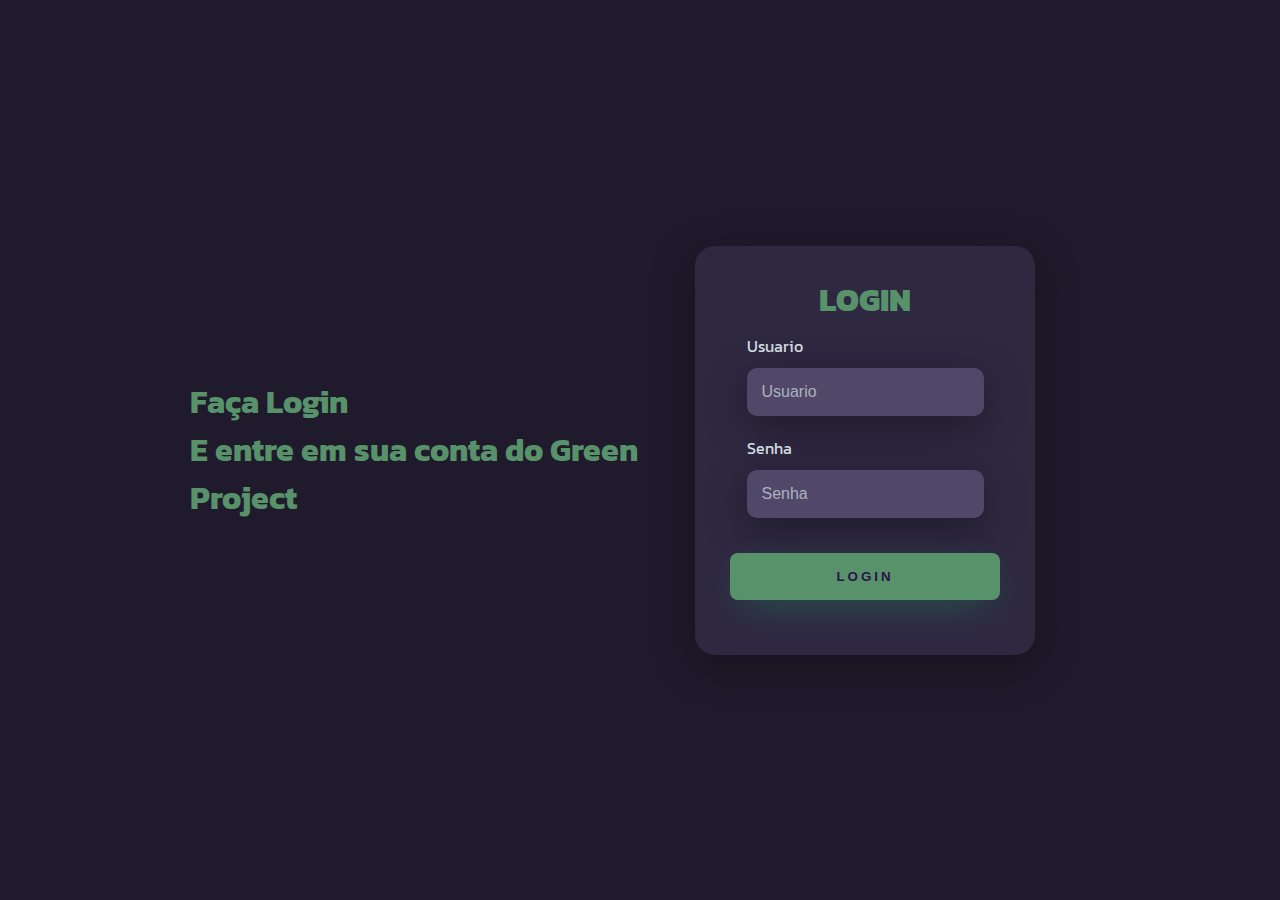
==== Projete_Codigo/Tela_Inicio/TelaInicio.html @ 0108028f "tela inicio" ====
<!DOCTYPE html>
<html lang="en">
<head>
    <meta charset="UTF-8">
    <meta http-equiv="X-UA-Compatible" content="IE=edge">
    <meta name="viewport" content="width=device-width, initial-scale=1.0">
    <link rel="stylesheet" href="style.css">
    <title>Tela Inicio</title>
</head>
<body>
    <div class="main-login">
        <div class="left-login">
        <h1>Faça Login<br> E entre em sua conta do Green Project</h1>
    </div>

    <div class="right-login">
        <div class=" card-login">
            <h1>LOGIN</h1>
            <div class="textfield">
                <label for="usuario">Usuario</label>
                <input type="text" name="usuario" placeholder="Usuario">
            </div>
            <div class="textfield">
                <label for="senha">Senha</label>
                <input type="password" name="senha" placeholder="Senha">
            </div>
            <button class="btn-login">Login</button>
        </div>
    </div>

</body>
</html>
---- Projete_Codigo/Tela_Inicio/style.css ----
@import url('https://fonts.googleapis.com/css2?family=Kanit:ital,wght@1,300&display=swap');
body{
    margin: 0;
    font-family: 'Kanit';
}
.main-login{
    width: 100vw;
    height: 100vh;
    background: #201b2c;
    display: flex;
    justify-content: center;
    align-items: center;
}
.left-login{
    width: 50vh;
    height: 100vh;
    display: flex;
    justify-content: center;
    align-items: center;
    flex-direction: column;
}
.left-login > h1 {
    color: #58926a;
}
.right-login{
    width: 50vh;
    height: 100vh;
    display: flex;
    justify-content: center;
    align-items: center;
    flex-direction: column;
}
.card-login{
    width: 60%;
    display: flex;
    justify-content: center;
    align-items: center;
    flex-direction: column;
    padding: 30px 35px;
    background: #2f2841;
    border-radius: 20px;
    box-shadow: 0px 10px 40px #00000056;
}
.card-login > h1 {
    color: #58926a;
    font-weight: 800;
    margin: 0 ;
}
.textfield{
    display: flex;
    flex-direction: column;
    align-items: flex-start;
    justify-content: center;
    margin: 10px 0px;
}
.textfield > input {
    width: 100%;
    border: none;
    border-radius: 10px;
    padding: 15px;
    background: #514869;
    font-size: 12pt;
    box-shadow: 0px 10px 40px #00000056;
    outline: none;
    box-sizing: border-box;
}
.textfield > label{
    color: #f0ffffde;
    margin-bottom: 10px;
}
.textfield > input::placeholder{
    color: #f0ffff94;
}
.btn-login{
    width: 100%;
    padding: 16px 0px;
    margin: 25px;
    border: none;
    border-radius: 8px;
    outline: none;
    text-transform: uppercase;
    font-weight: 800;
    letter-spacing: 3px;
    color: #2b134b;
    background:#58926a;
    cursor: pointer;
    box-shadow: 0px 10px 40px -12px #00ff8052;
}
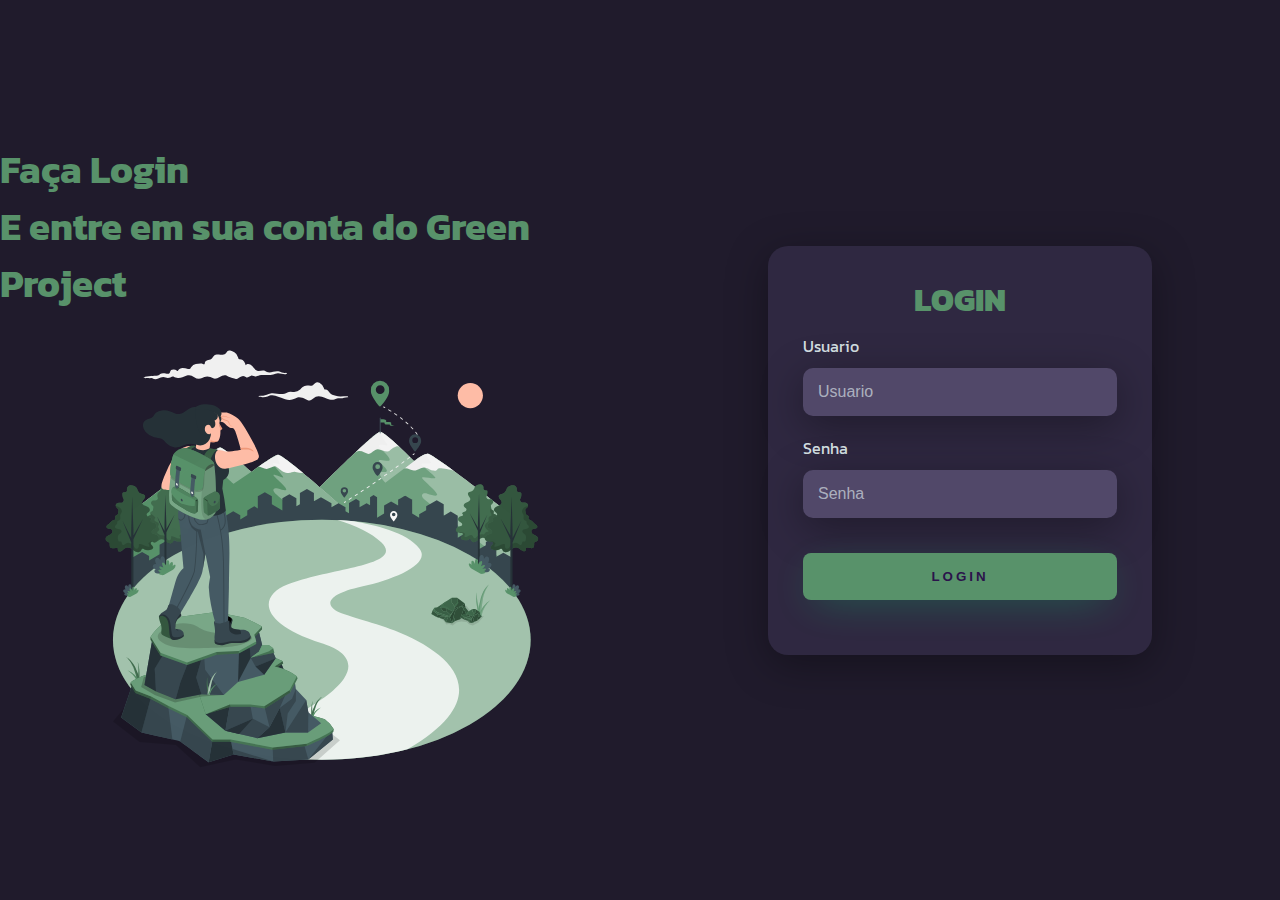
==== commit 7c501fa9: "tela login sem funcionalidade" ====
--- a/Projete_Codigo/Tela_Inicio/TelaInicio.html
+++ b/Projete_Codigo/Tela_Inicio/TelaInicio.html
@@ -11,6 +11,7 @@
     <div class="main-login">
         <div class="left-login">
         <h1>Faça Login<br> E entre em sua conta do Green Project</h1>
+        <img src="ImagemProjete.svg" class="left-imagem" alt="Imagem Projete">
     </div>
 
     <div class="right-login">
--- a/Projete_Codigo/Tela_Inicio/style.css
+++ b/Projete_Codigo/Tela_Inicio/style.css
@@ -3,6 +3,12 @@
     margin: 0;
     font-family: 'Kanit';
 }
+
+body * {
+    box-sizing: border-box;
+}
+
+
 .main-login{
     width: 100vw;
     height: 100vh;
@@ -12,7 +18,7 @@
     align-items: center;
 }
 .left-login{
-    width: 50vh;
+    width: 50vw;
     height: 100vh;
     display: flex;
     justify-content: center;
@@ -20,10 +26,15 @@
     flex-direction: column;
 }
 .left-login > h1 {
+    font-size: 3vw;
     color: #58926a;
 }
+.left-imagem{
+    width: 35vw;
+}
+
 .right-login{
-    width: 50vh;
+    width: 50vw;
     height: 100vh;
     display: flex;
     justify-content: center;
@@ -47,6 +58,7 @@
     margin: 0 ;
 }
 .textfield{
+    width: 100%;
     display: flex;
     flex-direction: column;
     align-items: flex-start;
@@ -85,4 +97,34 @@
     background:#58926a;
     cursor: pointer;
     box-shadow: 0px 10px 40px -12px #00ff8052;
-}+}
+
+@media only screen and (max-winth: 950px){
+.card-login{
+    width: 85%;
+}
+}
+
+
+@media only screen and (max-winth: 600px){
+.main-login{
+    flex-direction: column;
+}
+.left-login > h1{
+    display: none;
+}
+.left-login{
+    width: 100%;
+    height: auto;
+}
+.right-login{
+    width: 100%;
+    height: auto;
+}
+.left-imagem{
+    width: 50vw;
+}
+.card-login{
+    width: 90%;
+}
+}
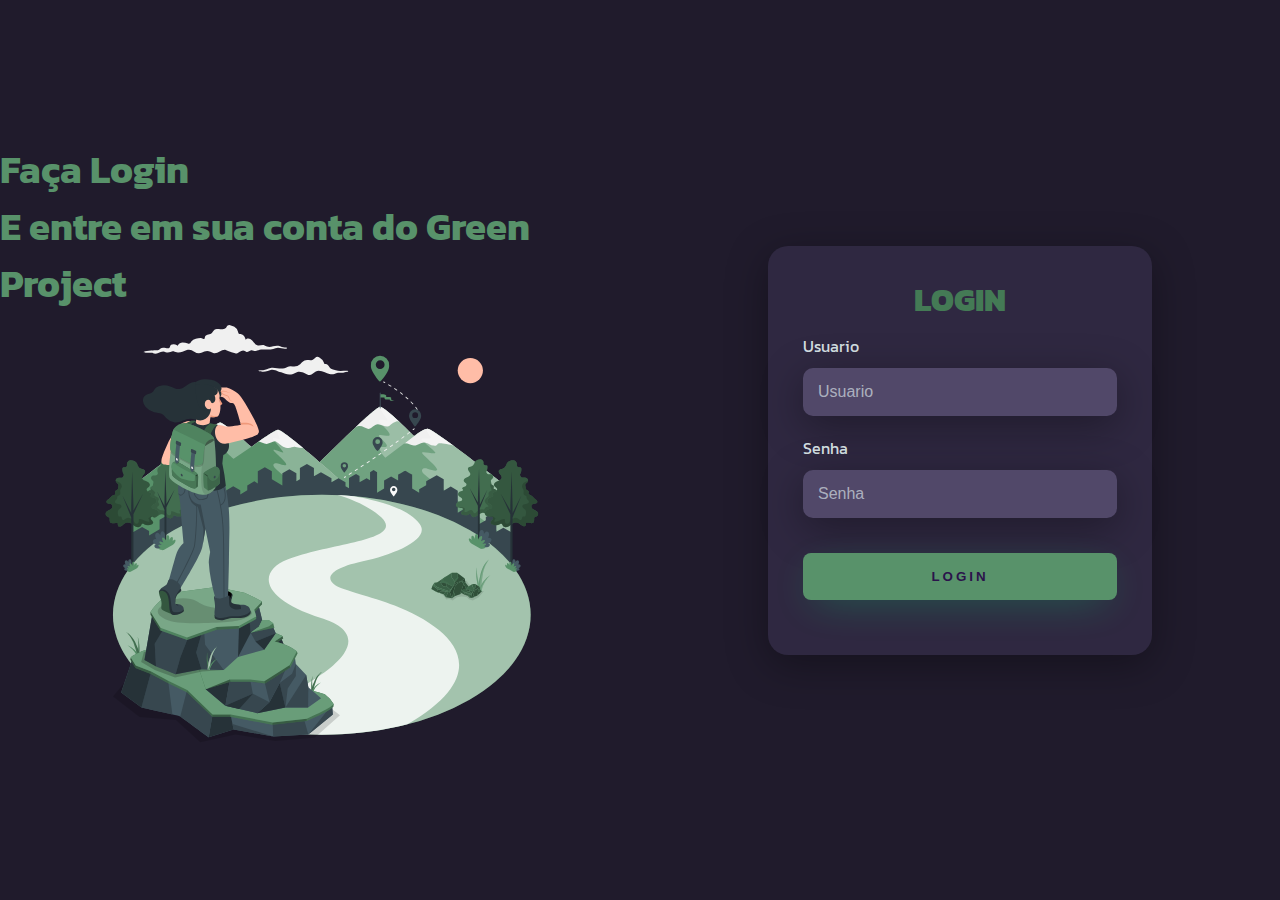
==== commit 7afe0b84: "script" ====
--- a/Projete_Codigo/Tela_Inicio/TelaInicio.html
+++ b/Projete_Codigo/Tela_Inicio/TelaInicio.html
@@ -5,6 +5,7 @@
     <meta http-equiv="X-UA-Compatible" content="IE=edge">
     <meta name="viewport" content="width=device-width, initial-scale=1.0">
     <link rel="stylesheet" href="style.css">
+    <script src="TelaInicio.js"></script>
     <title>Tela Inicio</title>
 </head>
 <body>
@@ -25,7 +26,7 @@
                 <label for="senha">Senha</label>
                 <input type="password" name="senha" placeholder="Senha">
             </div>
-            <button class="btn-login">Login</button>
+            <button class="btn-login" onclick="Submit()" value="Submit" id="submit">Login</button>
         </div>
     </div>
 
--- a/Projete_Codigo/Tela_Inicio/style.css
+++ b/Projete_Codigo/Tela_Inicio/style.css
@@ -5,6 +5,7 @@
 }
 
 body * {
+    margin: 0%;
     box-sizing: border-box;
 }
 
@@ -53,7 +54,7 @@
     box-shadow: 0px 10px 40px #00000056;
 }
 .card-login > h1 {
-    color: #58926a;
+    color: #447a55;
     font-weight: 800;
     margin: 0 ;
 }
@@ -91,6 +92,7 @@
     border-radius: 8px;
     outline: none;
     text-transform: uppercase;
+    text-align: center; 
     font-weight: 800;
     letter-spacing: 3px;
     color: #2b134b;
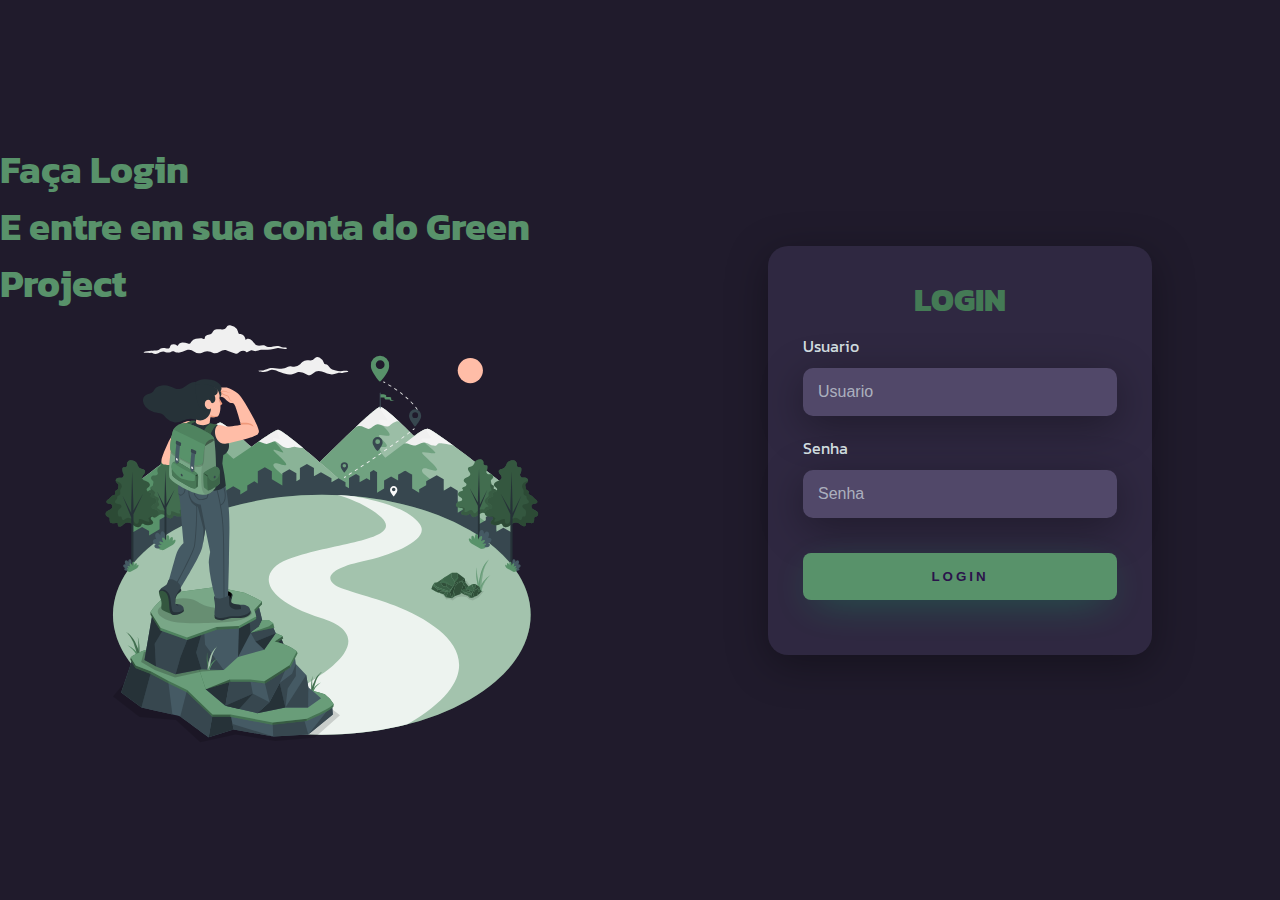
==== commit 9f72ac2e: "telas linkadas" ====
--- a/Projete_Codigo/Tela_Inicio/TelaInicio.html
+++ b/Projete_Codigo/Tela_Inicio/TelaInicio.html
@@ -5,7 +5,7 @@
     <meta http-equiv="X-UA-Compatible" content="IE=edge">
     <meta name="viewport" content="width=device-width, initial-scale=1.0">
     <link rel="stylesheet" href="style.css">
-    <script src="TelaInicio.js"></script>
+    <script src="Tela_inico.js"></script>
     <title>Tela Inicio</title>
 </head>
 <body>
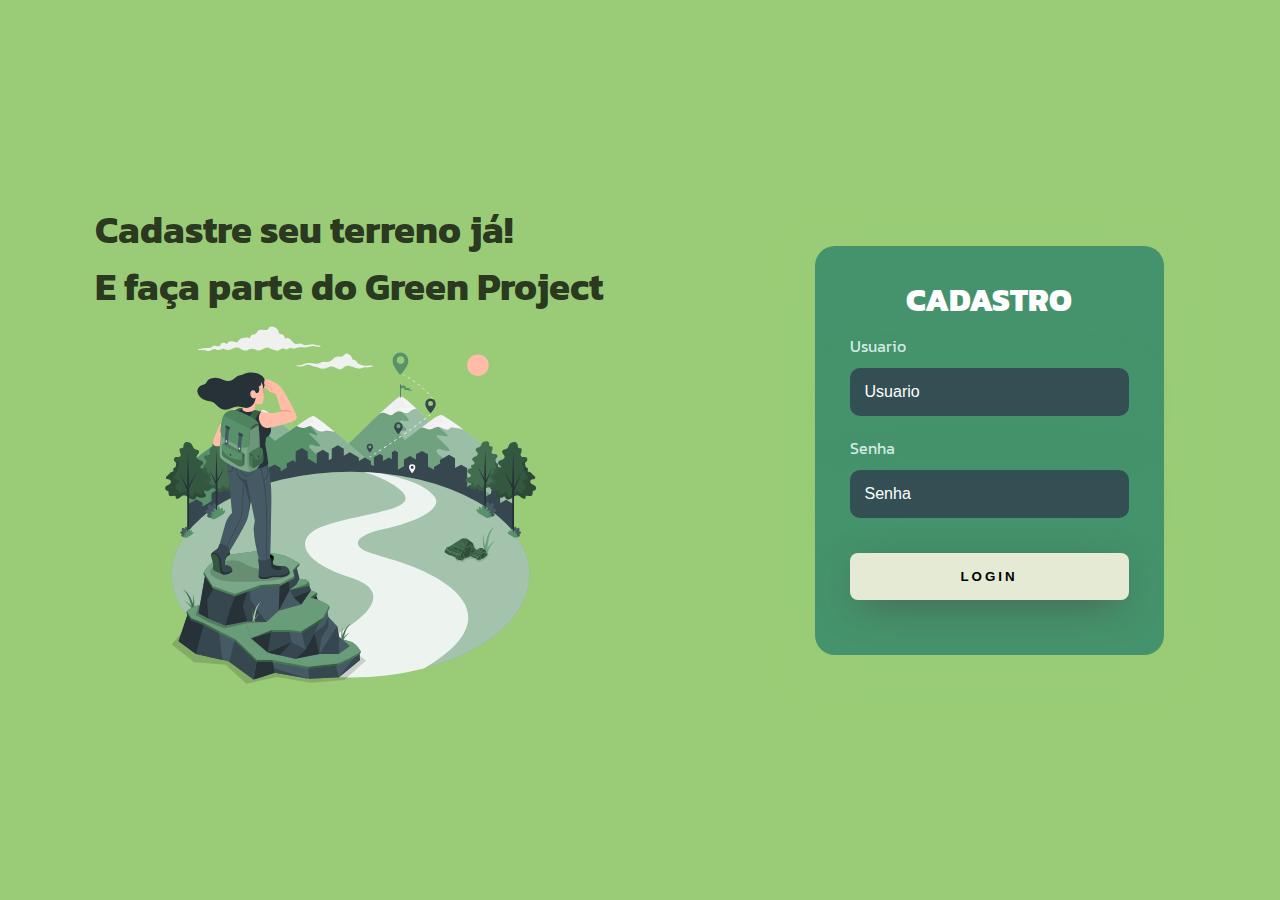
==== commit ecb583c8: "alteraçoes nas pag da projete" ====
--- a/Projete_Codigo/Tela_Inicio/TelaInicio.html
+++ b/Projete_Codigo/Tela_Inicio/TelaInicio.html
@@ -11,13 +11,13 @@
 <body>
     <div class="main-login">
         <div class="left-login">
-        <h1>Faça Login<br> E entre em sua conta do Green Project</h1>
+        <h1>Cadastre seu terreno já!<br> E faça parte do Green Project</h1>
         <img src="ImagemProjete.svg" class="left-imagem" alt="Imagem Projete">
     </div>
 
     <div class="right-login">
         <div class=" card-login">
-            <h1>LOGIN</h1>
+            <h1>CADASTRO</h1>
             <div class="textfield">
                 <label for="usuario">Usuario</label>
                 <input type="text" name="usuario" placeholder="Usuario">
--- a/Projete_Codigo/Tela_Inicio/style.css
+++ b/Projete_Codigo/Tela_Inicio/style.css
@@ -13,13 +13,13 @@
 .main-login{
     width: 100vw;
     height: 100vh;
-    background: #201b2c;
+    background: #9acc77;
     display: flex;
     justify-content: center;
     align-items: center;
 }
 .left-login{
-    width: 50vw;
+    width: 60vw;
     height: 100vh;
     display: flex;
     justify-content: center;
@@ -28,10 +28,10 @@
 }
 .left-login > h1 {
     font-size: 3vw;
-    color: #58926a;
+    color: #000000be;
 }
 .left-imagem{
-    width: 35vw;
+    width: 30vw;
 }
 
 .right-login{
@@ -49,12 +49,12 @@
     align-items: center;
     flex-direction: column;
     padding: 30px 35px;
-    background: #2f2841;
+    background: #45936c;
     border-radius: 20px;
-    box-shadow: 0px 10px 40px #00000056;
+    box-shadow: 0px 10px 40px #9acc77;
 }
 .card-login > h1 {
-    color: #447a55;
+    color: #ffffff;
     font-weight: 800;
     margin: 0 ;
 }
@@ -71,9 +71,9 @@
     border: none;
     border-radius: 10px;
     padding: 15px;
-    background: #514869;
+    background: #334f53;
     font-size: 12pt;
-    box-shadow: 0px 10px 40px #00000056;
+    box-shadow: 0px 10px 40px #45936c;
     outline: none;
     box-sizing: border-box;
 }
@@ -82,7 +82,7 @@
     margin-bottom: 10px;
 }
 .textfield > input::placeholder{
-    color: #f0ffff94;
+    color: #ffffff;
 }
 .btn-login{
     width: 100%;
@@ -95,10 +95,10 @@
     text-align: center; 
     font-weight: 800;
     letter-spacing: 3px;
-    color: #2b134b;
-    background:#58926a;
+    color: #000000;
+    background:#e5ead4;
     cursor: pointer;
-    box-shadow: 0px 10px 40px -12px #00ff8052;
+    box-shadow: 0px 10px 40px -12px #494949;
 }
 
 @media only screen and (max-winth: 950px){
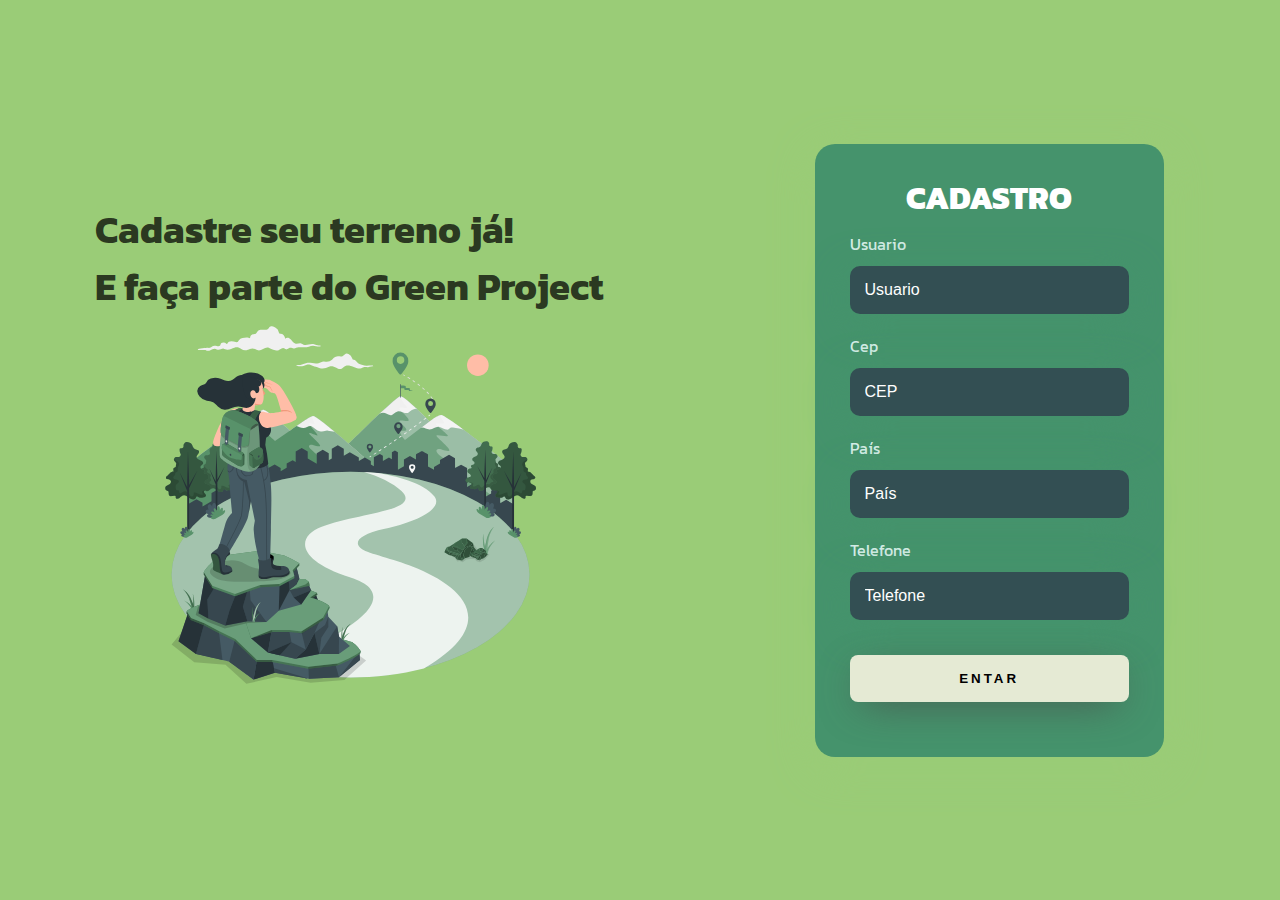
==== commit faf4e58e: "pagina de inicio e cadastro refeitas" ====
--- a/Projete_Codigo/Tela_Inicio/TelaInicio.html
+++ b/Projete_Codigo/Tela_Inicio/TelaInicio.html
@@ -6,7 +6,7 @@
     <meta name="viewport" content="width=device-width, initial-scale=1.0">
     <link rel="stylesheet" href="style.css">
     <script src="Tela_inico.js"></script>
-    <title>Tela Inicio</title>
+    <title>Tela Cadastro</title>
 </head>
 <body>
     <div class="main-login">
@@ -23,10 +23,18 @@
                 <input type="text" name="usuario" placeholder="Usuario">
             </div>
             <div class="textfield">
-                <label for="senha">Senha</label>
-                <input type="password" name="senha" placeholder="Senha">
+                <label for="cep">Cep</label>
+                <input type="text" name="cep" placeholder="CEP">
             </div>
-            <button class="btn-login" onclick="Submit()" value="Submit" id="submit">Login</button>
+            <div class="textfield">
+                <label for="pais">País</label>
+                <input type="text" name="cep" placeholder="País">
+            </div>
+            <div class="textfield">
+                <label for="telefone">Telefone</label>
+                <input type="text" name="telefone" placeholder="Telefone">
+            </div>
+            <button class="btn-login" onclick="Submit()" value="Submit" id="submit">Entar</button>
         </div>
     </div>
 
